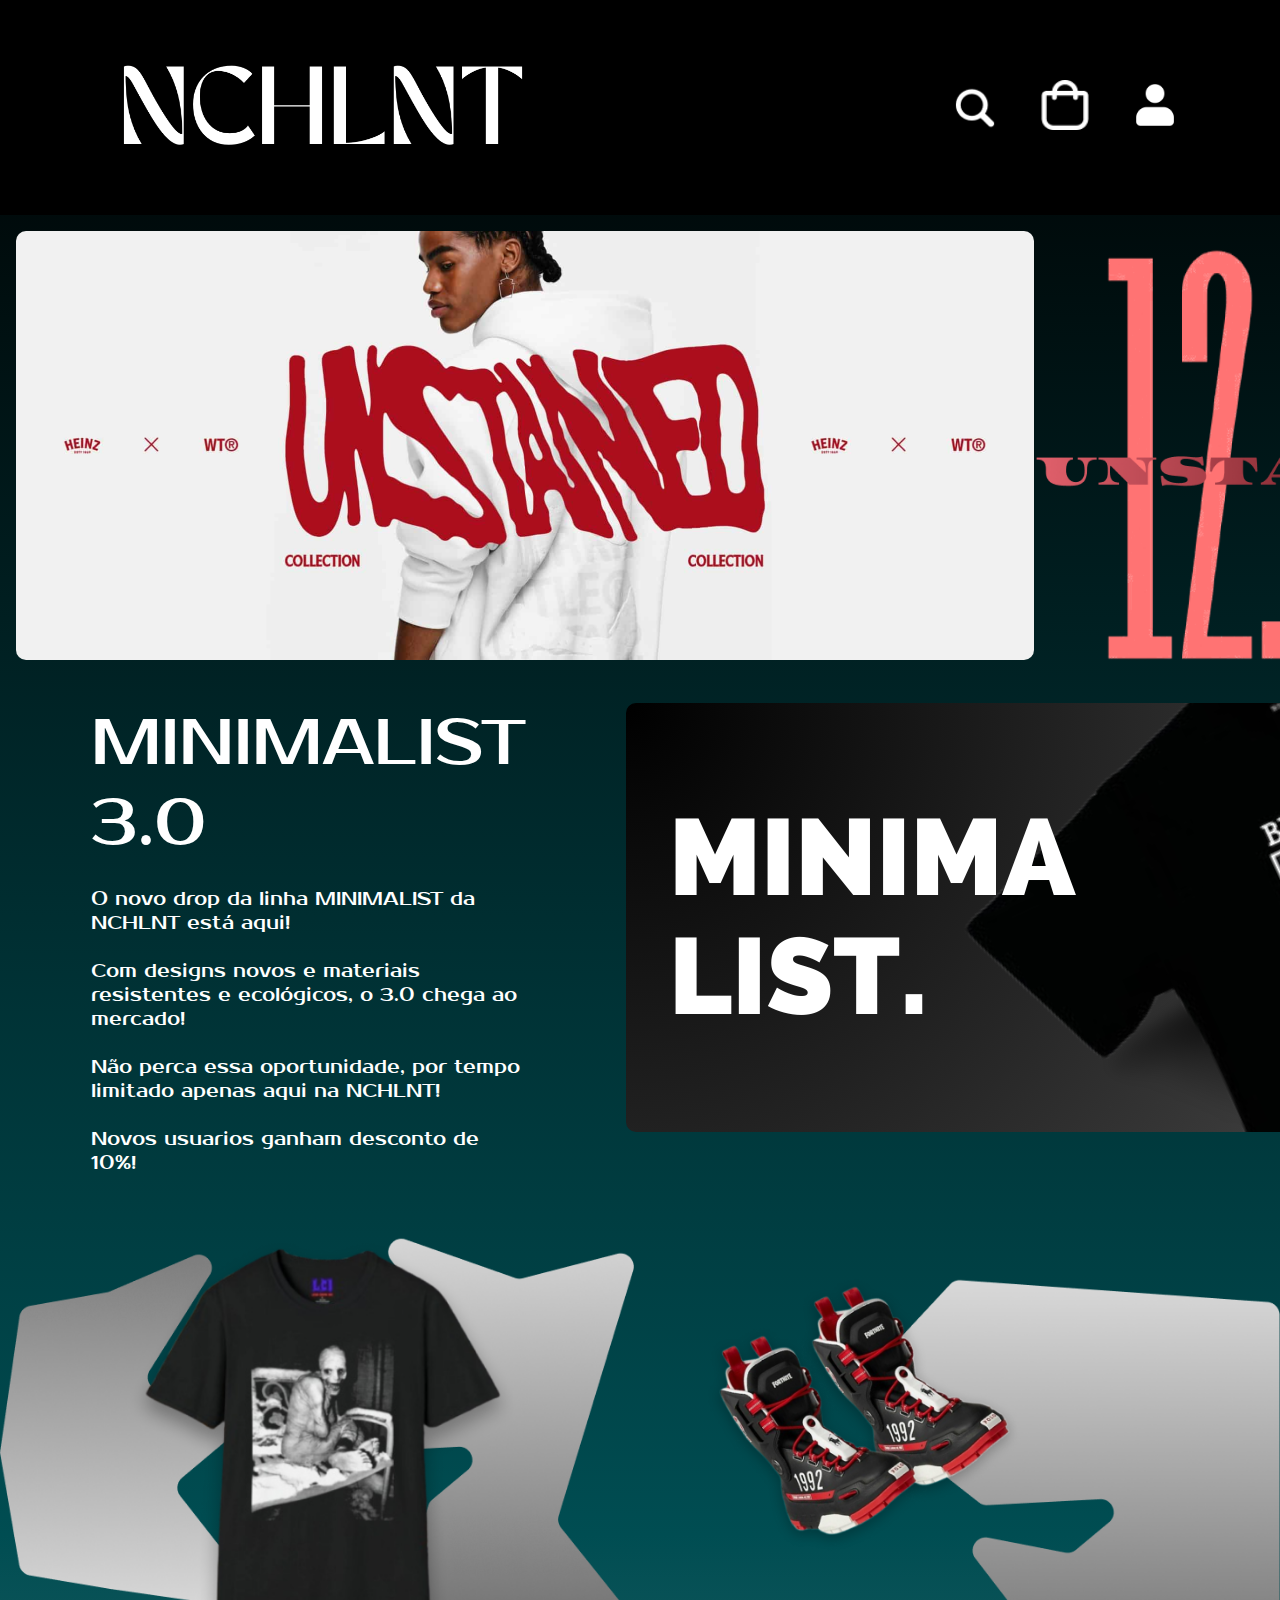
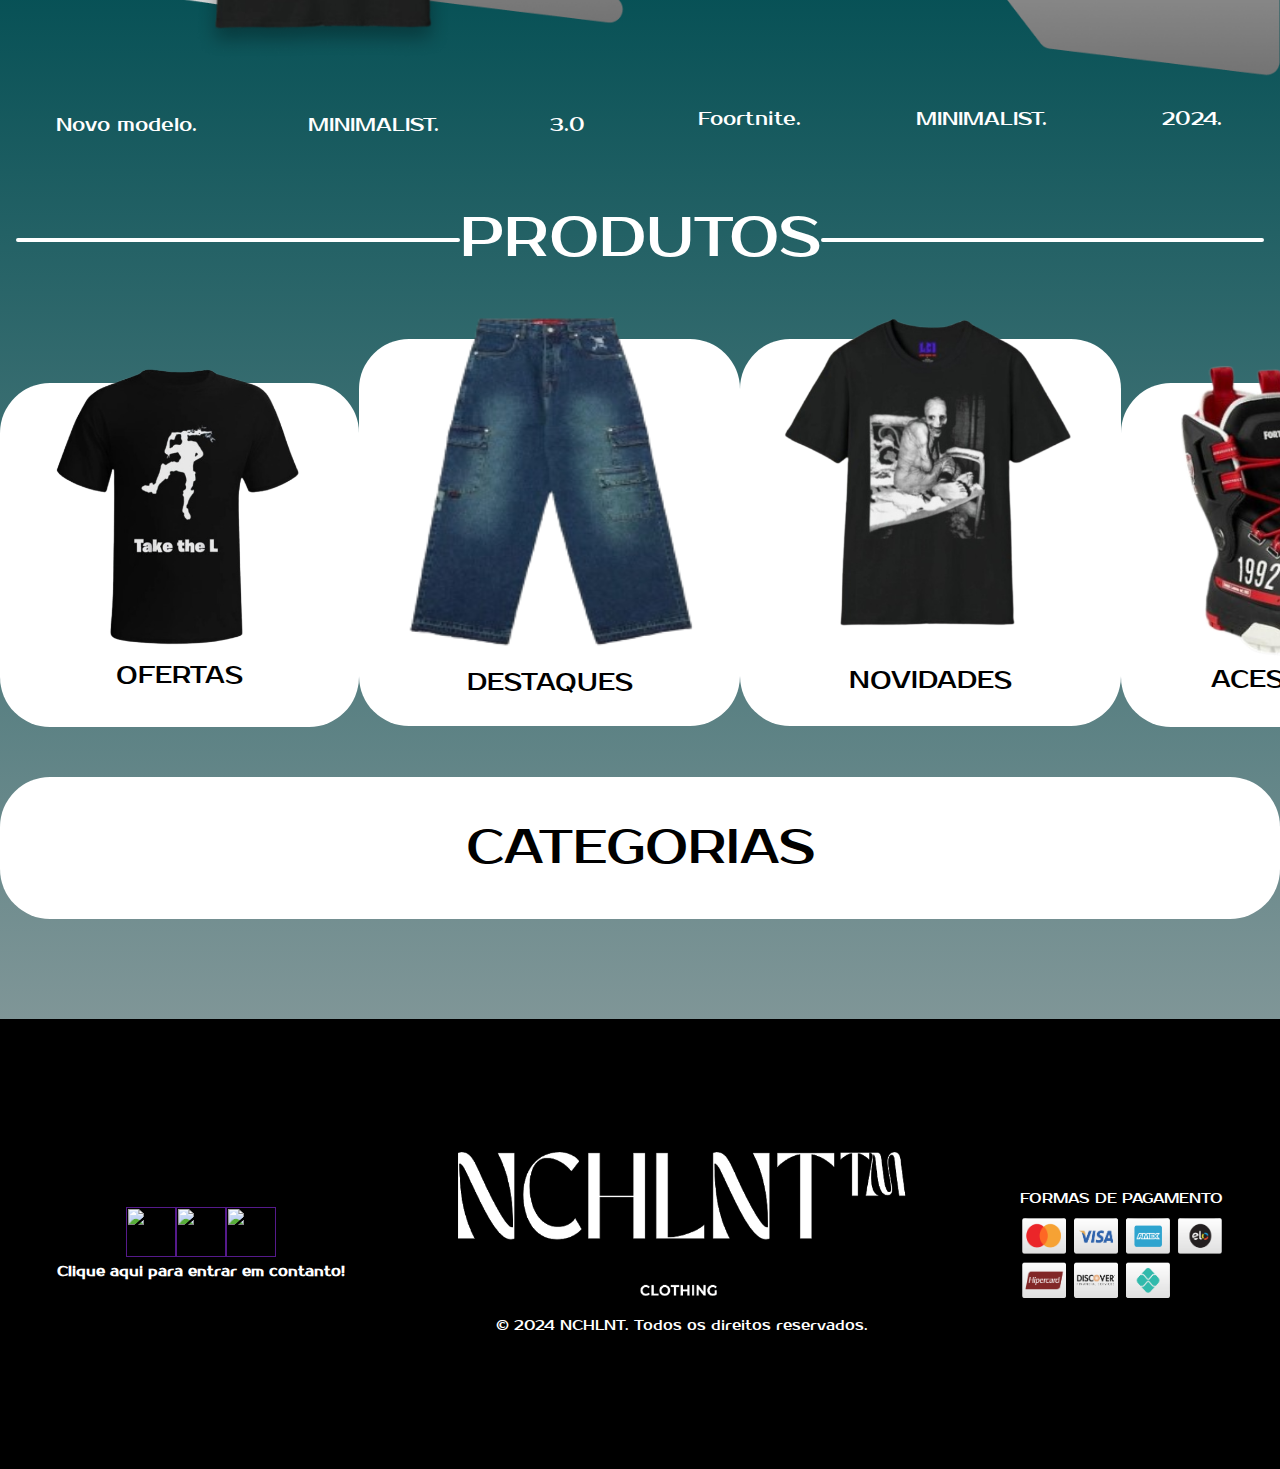
==== index.html @ d6ef5573 "." ====
<!DOCTYPE html>
<html lang="pt-br">
<head>
    <meta charset="UTF-8">
    <meta name="viewport" content="width=device-width, initial-scale=1.0">
    <link rel="stylesheet" href="css/header.css">
    <link rel="stylesheet" href="css/base.css">
    <link rel="stylesheet" href="css/inicio.css">
    <link rel="stylesheet" href="css/demo.css">
    <link rel="stylesheet" href="css/produtosInicio.css">
    <link rel="stylesheet" href="css/rodape.css">
    
    <title>NCHLNT</title>
</head>
<body>
    <header>
        <div class="container-nav">
            <div class="navbar">
                <div class="logo">
                    <a href="index.html"><img src="img/logo.png" alt=""></a>      
                </div>
                <div class="nav">        
                    <img src="img/lupa.png" alt="">
                    <a href="sacola.html"><img src="img/sacola.png" alt=""></a>
                    <a href="login.html"><img src="img/pessoa.png" alt=""></a>
                </div>
            </div>
        </div>
    </header>

    <section class="inicio">
            <div class="container">
                <div class="banner">
                    <a href=""><img src="img/banner1.png" alt=""></a>  
                </div>
                <div class="bannerTitle">
                    <img src="img/bannerTitle.png" alt="">
                </div>
            </div>
            <div class="container">
                <div class="texto">
                    <p class="bannerTitle2">MINIMALIST 3.0
                    </p>

                    <p class="subTitle2">
                        <br>
                        O novo drop da linha MINIMALIST da NCHLNT está aqui!
                        <br><br>
                        Com designs novos e materiais resistentes e ecológicos, o 3.0 chega ao mercado!
                        <br><br>
                        Não perca essa oportunidade, por tempo limitado apenas aqui na NCHLNT!
                        <br><br>
                        Novos usuarios ganham desconto de 10%!
                    </p>
                </div>
            
                <div class="banner2">
                    <a href=""><img src="img/minimalist 1.png" alt=""></a>  
                </div>
            </div>
        
    </section>

    <section class="demo">
        <div class="containerCamisa">
            <div class="camisa">
                <img src="img/camisa.png" alt="camisa">
            </div>
            <div class="subTitleProdutos">
                <p class="subTitle2">Novo modelo.</p>
                <p class="subTitle2">MINIMALIST.</p>
                <p class="subTitle2">3.0</p>
            </div>
        </div>

        <div class="containerTenis">
            <div class="tenis">
                <img src="img/tenis.png" alt="tenis">
            </div>
            <div class="subTitleProdutos">
                <p class="subTitle2">Foortnite.</p>
                <p class="subTitle2">MINIMALIST.</p>
                <p class="subTitle2">2024.</p>
            </div>
        </div>
    </section>

    <section class="produtos">
        <div class="containerProdutos">
            <div class="linhaDivisoria"></div>
                <div class="titulo">
                    <p>
                        PRODUTOS
                    </p>
                </div>
            <div class="linhaDivisoria"></div>
        </div>
        <div class="containerOpcao">
                <a href=""><div class="escolha">
                    <img src="img/camisa2.png" alt="camisa">
                    <p class="subTitleOpcao">OFERTAS</p>
                </div>
                </a>
                <a href=""><div class="escolha2">
                    <img src="img/calca.png" alt="camisa">
                    <p class="subTitleOpcao">DESTAQUES</p>
                </div>
                </a>
                <a href=""><div class="escolha2">
                    <img src="img/camisa3.png" alt="camisa" style="margin-bottom: 20px;">
                    <p class="subTitleOpcao">NOVIDADES</p>
                </div>
                </a>
                <a href=""><div class="escolha">
                    <img src="img/tenis2.png" alt="camisa">
                    <p class="subTitleOpcao">ACESSÓRIOS</p>
                </div>
                </a>
        </div>

        <div class="containerOpcao">
            <a href="produtos.html">
            <div class="categoria">
                <a href="produtos.html"><p class="tituloProdutos">CATEGORIAS</p></a>
            </div>
            </a>
        </div>

        </div>
    </section>
    
    <section class="footer">
        <footer>
            <div class="rodape">
                <div class="divSocial">
                    <div class="redes">
                        <a href=""><img src="https://img.icons8.com/?size=40&id=19318&format=png&color=000000%20alt=" alt=""></a>
                        <a href=""><img src="https://img.icons8.com/?size=100&id=yGcWL8copNNQ&format=png&color=000000" alt=""></a>
                        <a href=""><img src="https://img.icons8.com/?size=40&id=Xy10Jcu1L2Su&format=png&color=000000" alt=""></a>
                    </div>
                    <a href="contato.html"><h2>Clique aqui para entrar em contanto!</h2></a>
                </div>
                
                <div class="logo-rodape">
                    <img src="img/logo2.png" alt="">
                    <p class="subtitulo-rodape" style="margin-top: 20px;">© 2024 NCHLNT. Todos os direitos reservados.</p>
                </div>

                <div class="payment">
                    <p class="subtitulo-rodape">FORMAS DE PAGAMENTO</p>
                    <img src="img/pagamento.png" alt="">
                </div>
            </div>
        </footer>
    </section>
</body>
</html>
---- css/header.css ----
header{
    display: flex;
    flex-direction: column;
    align-items: center;
}
.container-nav{
    width: 100%;
    max-width: 100%;
    height: 12,5rem;
    background-color:#000;
    margin: auto;
}
.navbar{
    flex: 1;
    width: 100%;
    padding: 3rem;
    display: flex;
    justify-content: space-between;
}
.container-nav .logo img{
    width: 25rem;
    height: 5rem;
    align-self: center;
    margin-top: 17px;
    margin-left: 75px;
}
.nav{
    flex: 1;
    width: 100%;
    padding: 2rem;
    display: flex;
    justify-content: stretch;
    align-items: center;
    justify-content: flex-end;
}
.nav img{
    width: 50px;
    height: 50px;
    margin-inline: 20px;
    -webkit-transform: translateY(0);
    -moz-transform: translateY(0);
    -ms-transform: translateY(0);
    -o-transform: translateY(0);
    transform: translateY(0);
    -webkit-transition: 0.5s;
    -o-transition: 0.5s;
    -moz-transition: 0.5s;
    transition: 0.5s;
}
.nav img:hover{
    -webkit-transform: translateY(-8px);
    -moz-transform: translateY(-8px);
    -ms-transform: translateY(-8px);
    -o-transform: translateY(-8px);
    transform: translateY(-8px);
}
@media (max-width: 600px) {
    .nav{
        justify-content: center;
    }
    .container-nav {
    height: auto;
    padding: 1rem;
    }
    
    .navbar {
    flex-direction: column;
    align-items: center;
    padding: 1rem 0;
    }
    
    .container-nav .logo img {
    width: 15rem;
    height: auto;
    margin: 0;
    }
    
    .nav img {
    justify-content: center;
    width: 30px;
    height: 30px;
    margin: 10px;
    }
}
---- css/base.css ----
@import url('https://fonts.googleapis.com/css2?family=Prosto+One&display=swap');

*{
    margin:0;
    padding: 0;
    box-sizing: border-box;
    list-style: none;
    text-decoration:none;

}
html {
    min-height: 100%;
    font-family: "Prosto One", sans-serif;
    font-weight: 400;
    font-style: normal;
}

body {
    background: linear-gradient(#000,#004D52,#B4B4B4);
}
---- css/inicio.css ----
.container{
    display: flex;
    max-width: 116rem;
    margin: auto;
    padding: 1rem;
    justify-content: space-around;
    flex-direction: row;
}
.banner{
    width: 1018px;
    height: 429px;
}
.banner img{
    border-radius: 10px;
}
.bannerTitle img{
    width: 500px;
    height: 435px;
}

.container2{
    display: flex;
    max-width: 116rem;
    margin: auto;
    padding: 1rem;
    justify-content: space-around;
    flex-direction: row;
}
.banner2{
    width: 1018px;
    height: 429px;
    margin-right: 75px;
}
.texto{
    display: flex;
    flex-direction: column;
    margin-left: 75px;
    margin-right: 100px;
}
.bannerTitle2{
    color: white;
    font-size: 4rem;
}
.banner2 img{
    border-radius: 10px;
}
.subTitle2{
    font-size: 1.2rem;
    color: white;
}

@media (max-width: 600px) {
    .anuncios {
        display: flex;
        flex-direction: column;
        align-items: center;
        justify-content: center;
    }

    .container {
        display: flex;
        flex-direction: column;
        align-items: center; /* Centraliza verticalmente */
        justify-content: center; /* Centraliza horizontalmente */
        padding: 0;
        position: relative;
    }

    .banner {
        width: 90%;
        height: auto;
        display: flex;
        justify-content: center;
        align-items: center;
        margin: 0 auto;
    }

    .banner img {
        width: 90%;
        margin: 0 auto;
        margin-bottom: 100px;
        display: block;
    }

    .bannerTitle img {
        width: 70%;
        height: auto;
        display: block;
        margin: 0 auto;
    }

    .banner2 {
        width: 90%;
        height: auto;
        display: flex;
        justify-content: center;
        align-items: center;
        margin: 0 auto;
    }

    .banner2 img {
        width: 90%;
        margin: 0 auto;
        margin-bottom: 100px;
        display: block;
    }

    .bannerTitle2 {
        font-size: 1.5rem;
        text-align: center;
        margin-top: 20px;
    }

    .subTitle2 {
        font-size: 0.8rem;
        align-items: center;
        margin: 20px;
    }
}
---- css/demo.css ----
.demo{
    display: flex;
    flex-direction: row;
    align-items: center;
    justify-content: center;
    justify-content: space-around;
}
.containerCamisa{
    display: flex;
    flex-direction: column;
    justify-content: space-between;
}
.camisa img{
    width: 40rem;
}
.tenis img{
    width: 40rem;
    margin-bottom: 25px;
}
.subTitleProdutos{
    display: flex;
    flex-direction: row;
    justify-content: space-around;
    align-items: center;
}

@media (max-width: 600px) {
    .demo {
        display: flex;
        flex-direction: column;
        align-items: center;
        justify-content: center;
        margin: 0 auto; 
    }
    
    .camisa img,
    .tenis img {
        width: 70%;
        margin: 0 auto; 
        display: block; 
    }
    
    .subTitleProdutos {
        text-align: center; 
    }
}
---- css/produtosInicio.css ----
.containerProdutos{
    display: flex;
    max-width: 116rem;
    margin: auto;
    padding: 1rem;
    justify-content: space-around;
    flex-direction: row;
    margin-top: 50px;
}
.titulo{
    color: white;
    font-size: 3.5rem;
}
.linhaDivisoria{
    border: 2px solid #fff;
    width: 600px;
    border-radius: 20px;  
    height: 0;
    margin-top: 35px;
}
.escolha{
    display: flex;
    flex-direction: column;
    height: 344px;
    width: 359px;
    background-color: #fff;
    border-radius: 50px;
    margin-top: 44px;
    justify-content: center;
    align-items: center;
    -webkit-transform: translateY(0);
    -moz-transform: translateY(0);
    -ms-transform: translateY(0);
    -o-transform: translateY(0);
    transform: translateY(0);
    -webkit-transition: 0.5s;
    -o-transition: 0.5s;
    -moz-transition: 0.5s;
    transition: 0.5s;
}
.escolha2{
    display: flex;
    flex-direction: column;
    height: 387px;
    width: 381px;
    background-color: #fff;
    border-radius: 50px;
    justify-content: center;
    align-items: center;
    -webkit-transform: translateY(0);
    -moz-transform: translateY(0);
    -ms-transform: translateY(0);
    -o-transform: translateY(0);
    transform: translateY(0);
    -webkit-transition: 0.5s;
    -o-transition: 0.5s;
    -moz-transition: 0.5s;
    transition: 0.5s;
}
.containerOpcao{
    display: flex;
    max-width: 116rem;
    margin: auto;
    justify-content: space-evenly;
    flex-direction: row;
    margin-top: 50px;
}

.escolha img{
    width: 250px;
    height: 300px;
}

.escolha2 img{
    width: 300px;
    height: 350px;
}
.categoria{
    display: flex;
    height: 142px;
    width: 1715px;
    background-color: #fff;
    border-radius: 50px;
    align-items: center;
    justify-content: center;
    -webkit-transform: translateY(0);
    -moz-transform: translateY(0);
    -ms-transform: translateY(0);
    -o-transform: translateY(0);
    transform: translateY(0);
    -webkit-transition: 0.5s;
    -o-transition: 0.5s;
    -moz-transition: 0.5s;
    transition: 0.5s;
}
.tituloProdutos{
    color: #000;
    font-size: 3rem;
}
.subTitleOpcao{
    font-size: 1.5rem;
    color: #000;
    margin-bottom: 50px;
}

.escolha:hover{
    -webkit-transform: translateY(-8px);
    -moz-transform: translateY(-8px);
    -ms-transform: translateY(-8px);
    -o-transform: translateY(-8px);
    transform: translateY(-8px);
}

.escolha2:hover{
    -webkit-transform: translateY(-8px);
    -moz-transform: translateY(-8px);
    -ms-transform: translateY(-8px);
    -o-transform: translateY(-8px);
    transform: translateY(-8px);
}
.categoria:hover{
    -webkit-transform: translateY(-8px);
    -moz-transform: translateY(-8px);
    -ms-transform: translateY(-8px);
    -o-transform: translateY(-8px);
    transform: translateY(-8px);
}

@media (max-width: 600px) {
    .containerProdutos {
    flex-direction: column;
    align-items: center;
    margin-top: 20px;
    }
    
    .linhaDivisoria {
    width: 80%;
    }
    
    .escolha,
    .escolha2 {
    width: 90%;
    height: auto;
    margin-left:30px;
    margin: 10px auto;
    }
    
    .escolha img,
    .escolha2 img {
    width: 50%;
    height: auto;
    padding: 15px;
    }
    
    .containerOpcao {
    flex-direction: column;
    margin-top: 20px;
    }

    .categoria{
        display: flex;
        height: 142px;
        width: 75%;
        background-color: #fff;
        border-radius: 50px;
        align-items: center;
        justify-content: center;
        margin: 0 auto;
    }

    .tituloProdutos{
        color: #000;
        font-size: 2rem;
    }
}
---- css/rodape.css ----
* {
    box-sizing: border-box; 
}

footer {
    display: flex;
    flex-direction: row;
    align-items: center;
    width: 100%;
    min-width: 100%; 

}

.rodape {
    background-color: black;
    display: flex;
    width: 100%; 
    min-width: 100%; 
    height: 450px;
    justify-content: space-around;
    margin: 100px 0 0; 

}

.redes {
    display: flex;
    flex-direction: row;
    align-items: center;
    justify-content: center;
}

.redes img {
    width: 50px;
    height: 50px;
}

.divSocial {
    display: flex;
    flex-direction: column;
    justify-content: center;
}

.logo-rodape {
    display: flex;
    flex-direction: column;
    align-items: center;
    justify-content: center;
}

.logo-rodape img {
    width: 28rem;
    height: 9rem;
}

.titulo-rodape {
    color: #fff;
    font-size: 1.5rem;
}

.subtitulo-rodape {
    color: #fff;
    font-size: 0.85rem;
}

.payment {
    display: flex;
    flex-direction: column;
    align-items: center;
    justify-content: center;
}

.payment img {
    width: 200px;
    height: 80px;
    margin-top: 10px;
}

h2 {
    color: #fff;
    font-size: 0.9rem;
}

@media (max-width: 600px) {
    footer {
        flex-direction: row;
        align-items: center;    
        width: 100%;
    }
    
    .rodape {
        flex-direction: column;
        height: auto;
        min-height: 450px; 
        width: 100%; 
        min-width: 100%; 
        text-align: center;
        margin: 0; 
    }
    
    .redes img {
        width: 30px;
        height: 30px;
    }
    
    .logo-rodape img {
        width: 20rem;
        height: auto;
    }
    
    .payment img {
        width: 150px;
        height: auto;
    }
}
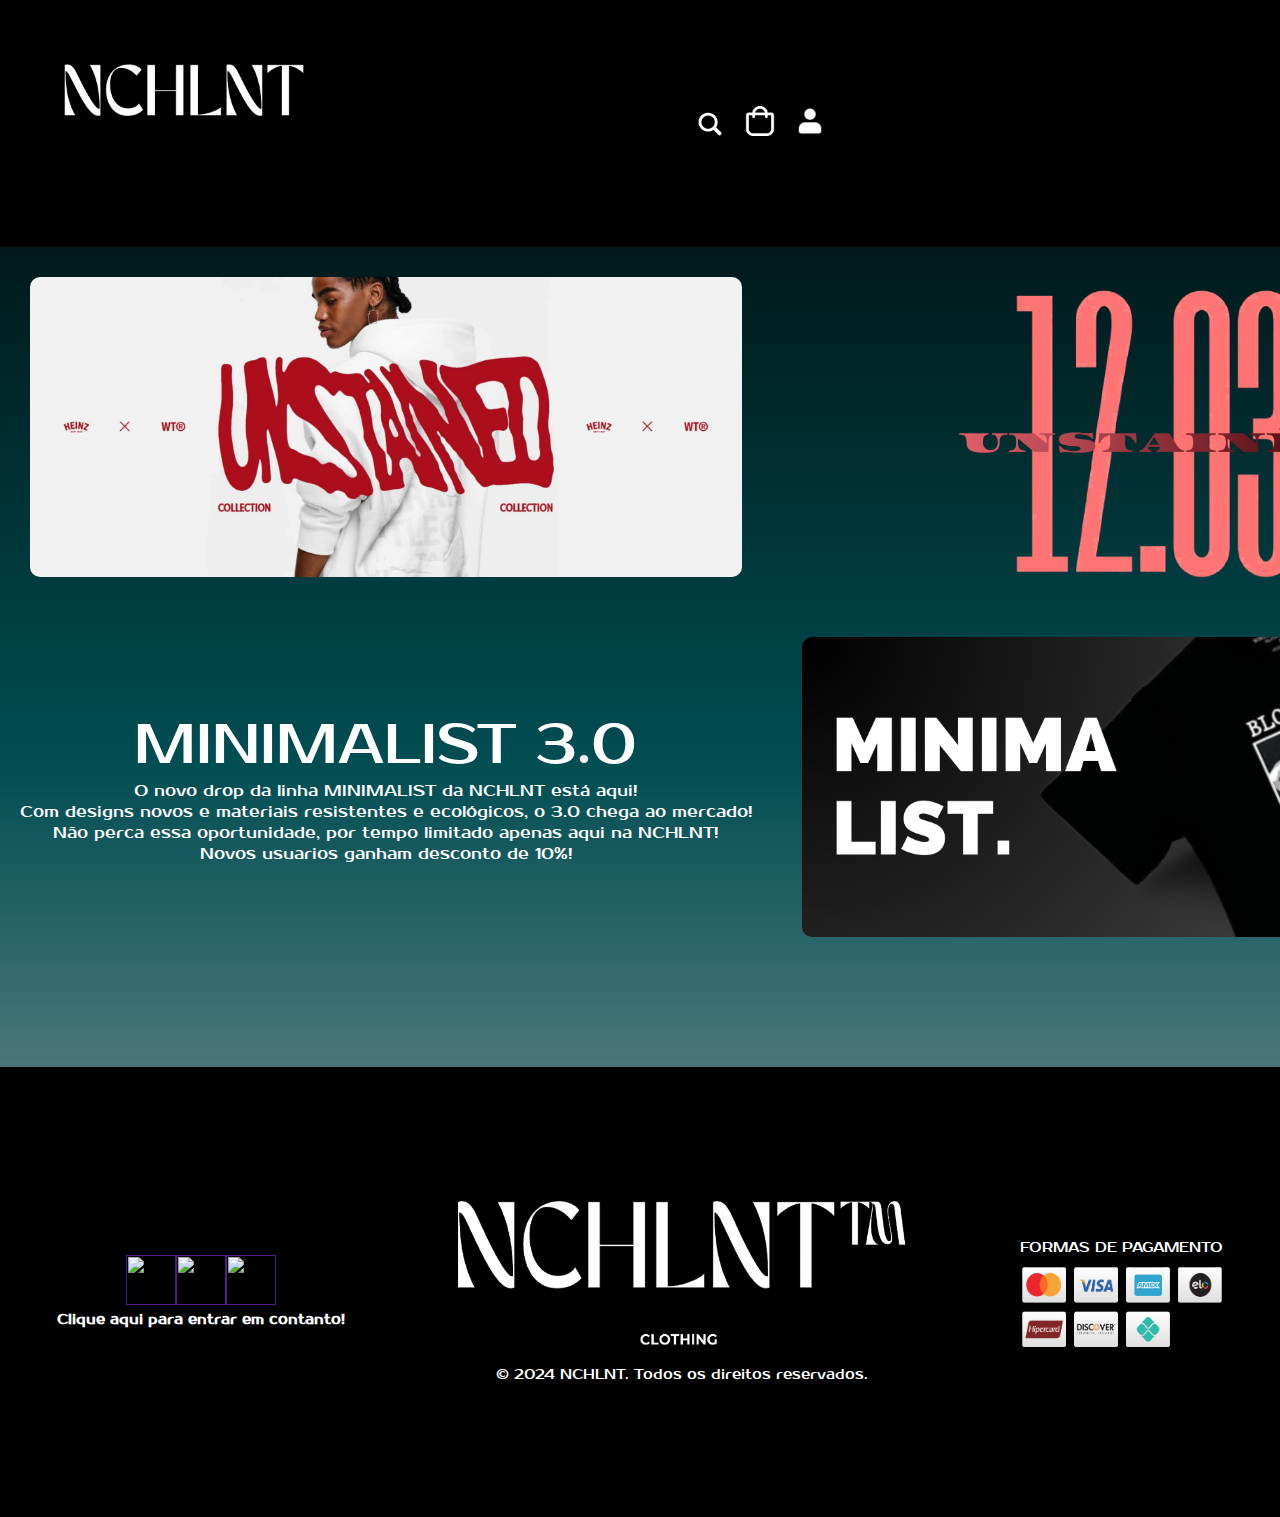
==== commit 67ba7cbd: "Co-authored-by: grubl <grubllindo@users.noreply.github.com>" ====
--- a/index.html
+++ b/index.html
@@ -29,106 +29,22 @@
     </header>
 
     <section class="inicio">
-            <div class="container">
-                <div class="banner">
-                    <a href=""><img src="img/banner1.png" alt=""></a>  
-                </div>
-                <div class="bannerTitle">
-                    <img src="img/bannerTitle.png" alt="">
-                </div>
+        <div class="grid-inicio">
+            <div class="image-container"><img src="img/banner1.png"></div>
+            <div class="image-container"><img src="img/bannerTitle.png"></div>
+            <div class="text-container">
+                <p class="title">MINIMALIST 3.0</p>
+                <p class="subtitle">O novo drop da linha MINIMALIST da NCHLNT está aqui!</p>
+                <p class="subtitle">Com designs novos e materiais resistentes e ecológicos, o 3.0 chega ao mercado!</p>
+                <p class="subtitle">Não perca essa oportunidade, por tempo limitado apenas aqui na NCHLNT!</p>
+                <p class="subtitle">Novos usuarios ganham desconto de 10%!</p>
             </div>
-            <div class="container">
-                <div class="texto">
-                    <p class="bannerTitle2">MINIMALIST 3.0
-                    </p>
-
-                    <p class="subTitle2">
-                        <br>
-                        O novo drop da linha MINIMALIST da NCHLNT está aqui!
-                        <br><br>
-                        Com designs novos e materiais resistentes e ecológicos, o 3.0 chega ao mercado!
-                        <br><br>
-                        Não perca essa oportunidade, por tempo limitado apenas aqui na NCHLNT!
-                        <br><br>
-                        Novos usuarios ganham desconto de 10%!
-                    </p>
-                </div>
-            
-                <div class="banner2">
-                    <a href=""><img src="img/minimalist 1.png" alt=""></a>  
-                </div>
-            </div>
-        
-    </section>
-
-    <section class="demo">
-        <div class="containerCamisa">
-            <div class="camisa">
-                <img src="img/camisa.png" alt="camisa">
-            </div>
-            <div class="subTitleProdutos">
-                <p class="subTitle2">Novo modelo.</p>
-                <p class="subTitle2">MINIMALIST.</p>
-                <p class="subTitle2">3.0</p>
-            </div>
-        </div>
-
-        <div class="containerTenis">
-            <div class="tenis">
-                <img src="img/tenis.png" alt="tenis">
-            </div>
-            <div class="subTitleProdutos">
-                <p class="subTitle2">Foortnite.</p>
-                <p class="subTitle2">MINIMALIST.</p>
-                <p class="subTitle2">2024.</p>
-            </div>
-        </div>
-    </section>
-
-    <section class="produtos">
-        <div class="containerProdutos">
-            <div class="linhaDivisoria"></div>
-                <div class="titulo">
-                    <p>
-                        PRODUTOS
-                    </p>
-                </div>
-            <div class="linhaDivisoria"></div>
-        </div>
-        <div class="containerOpcao">
-                <a href=""><div class="escolha">
-                    <img src="img/camisa2.png" alt="camisa">
-                    <p class="subTitleOpcao">OFERTAS</p>
-                </div>
-                </a>
-                <a href=""><div class="escolha2">
-                    <img src="img/calca.png" alt="camisa">
-                    <p class="subTitleOpcao">DESTAQUES</p>
-                </div>
-                </a>
-                <a href=""><div class="escolha2">
-                    <img src="img/camisa3.png" alt="camisa" style="margin-bottom: 20px;">
-                    <p class="subTitleOpcao">NOVIDADES</p>
-                </div>
-                </a>
-                <a href=""><div class="escolha">
-                    <img src="img/tenis2.png" alt="camisa">
-                    <p class="subTitleOpcao">ACESSÓRIOS</p>
-                </div>
-                </a>
-        </div>
-
-        <div class="containerOpcao">
-            <a href="produtos.html">
-            <div class="categoria">
-                <a href="produtos.html"><p class="tituloProdutos">CATEGORIAS</p></a>
-            </div>
-            </a>
-        </div>
-
+            <div class="image-container"><img src="img/minimalist 1.png" ></div>
         </div>
     </section>
     
+
+
     <section class="footer">
         <footer>
             <div class="rodape">
--- a/css/header.css
+++ b/css/header.css
@@ -81,4 +81,63 @@
     height: 30px;
     margin: 10px;
     }
+}
+@media (max-width: 900px) {
+    .nav{
+        justify-content: center;
+    }
+    .container-nav {
+    height: auto;
+    padding: 1rem;
+    }
+    
+    .navbar {
+    flex-direction: column;
+    align-items: center;
+    padding: 1rem 0;
+    }
+    
+    .container-nav .logo img {
+    width: 15rem;
+    height: auto;
+    margin: 0;
+    }
+    
+    .nav img {
+    justify-content: center;
+    width: 30px;
+    height: 30px;
+    margin: 10px;
+    }
+}
+@media (max-width: 1280px) {
+    .nav{
+        justify-content: center;
+    }
+
+    .container-nav {
+    height: auto;
+    padding: 1rem;
+    }
+    
+    .navbar {
+        flex: 1;
+        width: 100%;
+        padding: 3rem;
+        display: flex;
+        justify-content: space-between;
+    }
+    
+    .container-nav .logo img {
+    width: 15rem;
+    height: auto;
+    margin: 0;
+    }
+    
+    .nav img {
+    justify-content: center;
+    width: 30px;
+    height: 30px;
+    margin: 10px;
+    }
 }--- a/css/inicio.css
+++ b/css/inicio.css
@@ -1,119 +1,29 @@
-.container{
+.grid-inicio{
+    display: grid;
+    grid-template-columns: repeat(2, 1fr);
+}
+.image-container{
     display: flex;
-    max-width: 116rem;
-    margin: auto;
-    padding: 1rem;
-    justify-content: space-around;
-    flex-direction: row;
+    justify-content: center;
+    align-items: center;
+    margin: 30px;
 }
-.banner{
-    width: 1018px;
-    height: 429px;
+.image-container img{
+    width: auto;
+    height: 300px;
+    border-radius: 10px;"
 }
-.banner img{
-    border-radius: 10px;
-}
-.bannerTitle img{
-    width: 500px;
-    height: 435px;
-}
-
-.container2{
-    display: flex;
-    max-width: 116rem;
-    margin: auto;
-    padding: 1rem;
-    justify-content: space-around;
-    flex-direction: row;
-}
-.banner2{
-    width: 1018px;
-    height: 429px;
-    margin-right: 75px;
-}
-.texto{
+.text-container{
     display: flex;
     flex-direction: column;
-    margin-left: 75px;
-    margin-right: 100px;
+    justify-content: center;
+    align-items: center;
 }
-.bannerTitle2{
-    color: white;
-    font-size: 4rem;
-}
-.banner2 img{
-    border-radius: 10px;
-}
-.subTitle2{
-    font-size: 1.2rem;
+.title{
+    font-size: 3.5rem;
     color: white;
 }
-
-@media (max-width: 600px) {
-    .anuncios {
-        display: flex;
-        flex-direction: column;
-        align-items: center;
-        justify-content: center;
-    }
-
-    .container {
-        display: flex;
-        flex-direction: column;
-        align-items: center; /* Centraliza verticalmente */
-        justify-content: center; /* Centraliza horizontalmente */
-        padding: 0;
-        position: relative;
-    }
-
-    .banner {
-        width: 90%;
-        height: auto;
-        display: flex;
-        justify-content: center;
-        align-items: center;
-        margin: 0 auto;
-    }
-
-    .banner img {
-        width: 90%;
-        margin: 0 auto;
-        margin-bottom: 100px;
-        display: block;
-    }
-
-    .bannerTitle img {
-        width: 70%;
-        height: auto;
-        display: block;
-        margin: 0 auto;
-    }
-
-    .banner2 {
-        width: 90%;
-        height: auto;
-        display: flex;
-        justify-content: center;
-        align-items: center;
-        margin: 0 auto;
-    }
-
-    .banner2 img {
-        width: 90%;
-        margin: 0 auto;
-        margin-bottom: 100px;
-        display: block;
-    }
-
-    .bannerTitle2 {
-        font-size: 1.5rem;
-        text-align: center;
-        margin-top: 20px;
-    }
-
-    .subTitle2 {
-        font-size: 0.8rem;
-        align-items: center;
-        margin: 20px;
-    }
-}
+.subtitle{
+    font-size: 1rem;
+    color: white;
+}--- a/css/demo.css
+++ b/css/demo.css
@@ -44,3 +44,23 @@
         text-align: center; 
     }
 }
+@media (max-width: 900px) {
+    .demo {
+        display: flex;
+        flex-direction: column;
+        align-items: center;
+        justify-content: center;
+        margin: 0 auto; 
+    }
+    
+    .camisa img,
+    .tenis img {
+        width: 70%;
+        margin: 0 auto; 
+        display: block; 
+    }
+    
+    .subTitleProdutos {
+        text-align: center; 
+    }
+}
--- a/css/produtosInicio.css
+++ b/css/produtosInicio.css
@@ -139,7 +139,7 @@
     
     .escolha,
     .escolha2 {
-    width: 90%;
+    width: 80%;
     height: auto;
     margin-left:30px;
     margin: 10px auto;
@@ -173,6 +173,56 @@
         font-size: 2rem;
     }
 }
-
-
-
+@media (max-width: 900px) {
+    .containerProdutos {
+    flex-direction: column;
+    align-items: center;
+    margin-top: 20px;
+    }
+    
+    .linhaDivisoria {
+    width: 80%;
+    }
+    
+    .escolha,
+    .escolha2 {
+    width: 80%;
+    height: auto;
+    margin-left:30px;
+    margin: 10px auto;
+    }
+    
+    .escolha img,
+    .escolha2 img {
+    width: 50%;
+    height: auto;
+    padding: 15px;
+    }
+    
+    .containerOpcao {
+    flex-direction: column;
+    margin-top: 20px;
+    }
+
+    .categoria{
+        display: flex;
+        height: 142px;
+        width: 75%;
+        background-color: #fff;
+        border-radius: 50px;
+        align-items: center;
+        justify-content: center;
+        margin: 0 auto;
+    }
+
+    .tituloProdutos{
+        color: #000;
+        font-size: 2rem;
+    }
+}
+
+
+
+
+
+
--- a/css/rodape.css
+++ b/css/rodape.css
@@ -85,6 +85,7 @@
         flex-direction: row;
         align-items: center;    
         width: 100%;
+        margin-top: 50px;
     }
     
     .rodape {
@@ -112,3 +113,36 @@
         height: auto;
     }
 }
+@media (max-width: 900px) {
+    footer {
+        flex-direction: row;
+        align-items: center;    
+        width: 100%;
+        margin-top: 50px;
+    }
+    
+    .rodape {
+        flex-direction: column;
+        height: auto;
+        min-height: 450px; 
+        width: 100%; 
+        min-width: 100%; 
+        text-align: center;
+        margin: 0; 
+    }
+    
+    .redes img {
+        width: 30px;
+        height: 30px;
+    }
+    
+    .logo-rodape img {
+        width: 20rem;
+        height: auto;
+    }
+    
+    .payment img {
+        width: 150px;
+        height: auto;
+    }
+}
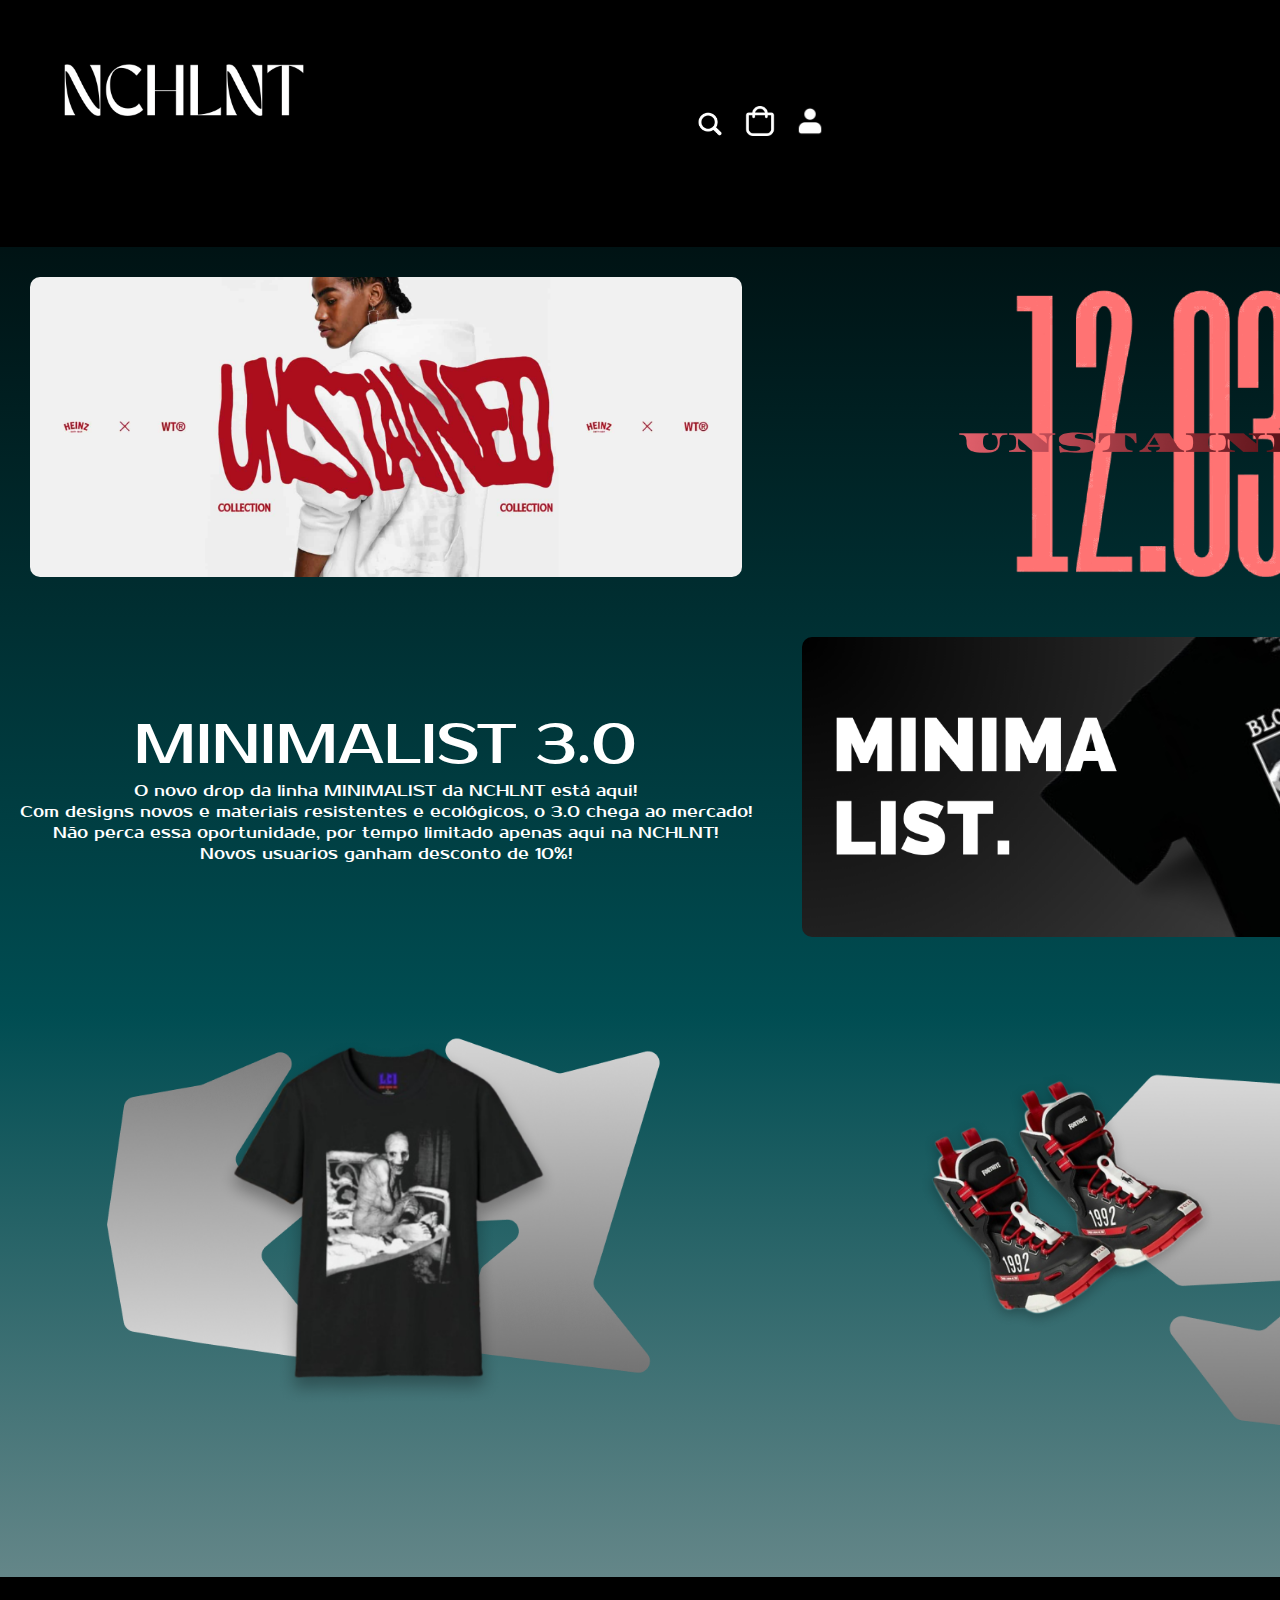
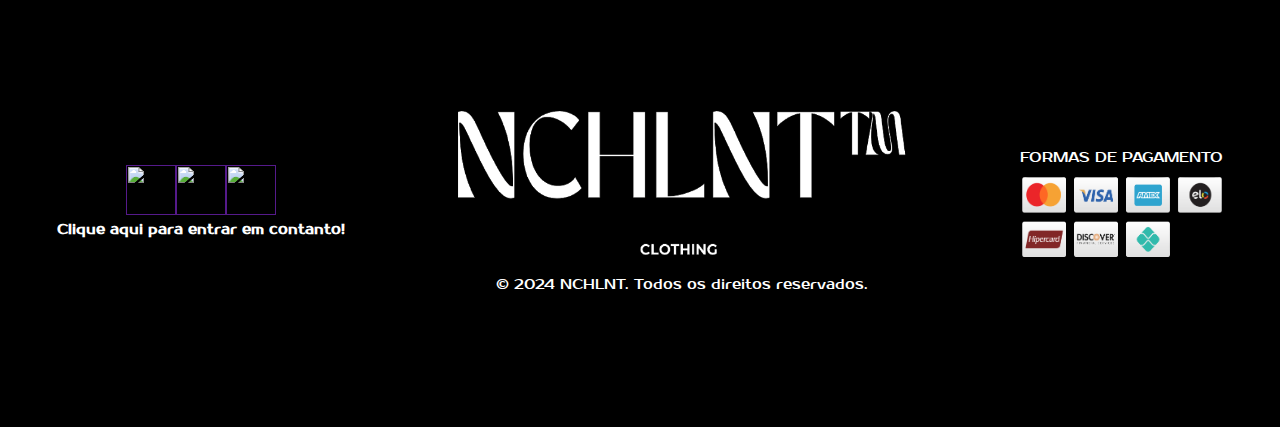
==== commit 8676dd33: "pp" ====
--- a/index.html
+++ b/index.html
@@ -40,10 +40,13 @@
                 <p class="subtitle">Novos usuarios ganham desconto de 10%!</p>
             </div>
             <div class="image-container"><img src="img/minimalist 1.png" ></div>
+
+            <div class="image-container2"><img src="img/camisa.png"></div>
+            <div class="image-container2"><img src="img/tenis.png"></div>
         </div>
     </section>
     
-
+    <section class=""></section>
 
     <section class="footer">
         <footer>
--- a/css/inicio.css
+++ b/css/inicio.css
@@ -2,7 +2,7 @@
     display: grid;
     grid-template-columns: repeat(2, 1fr);
 }
-.image-container{
+.image-container, .image-container2{
     display: flex;
     justify-content: center;
     align-items: center;
@@ -11,6 +11,11 @@
 .image-container img{
     width: auto;
     height: 300px;
+    border-radius: 10px;"
+}
+.image-container2 img{
+    width: auto;
+    height: 450px;
     border-radius: 10px;"
 }
 .text-container{
@@ -26,4 +31,4 @@
 .subtitle{
     font-size: 1rem;
     color: white;
-}+}
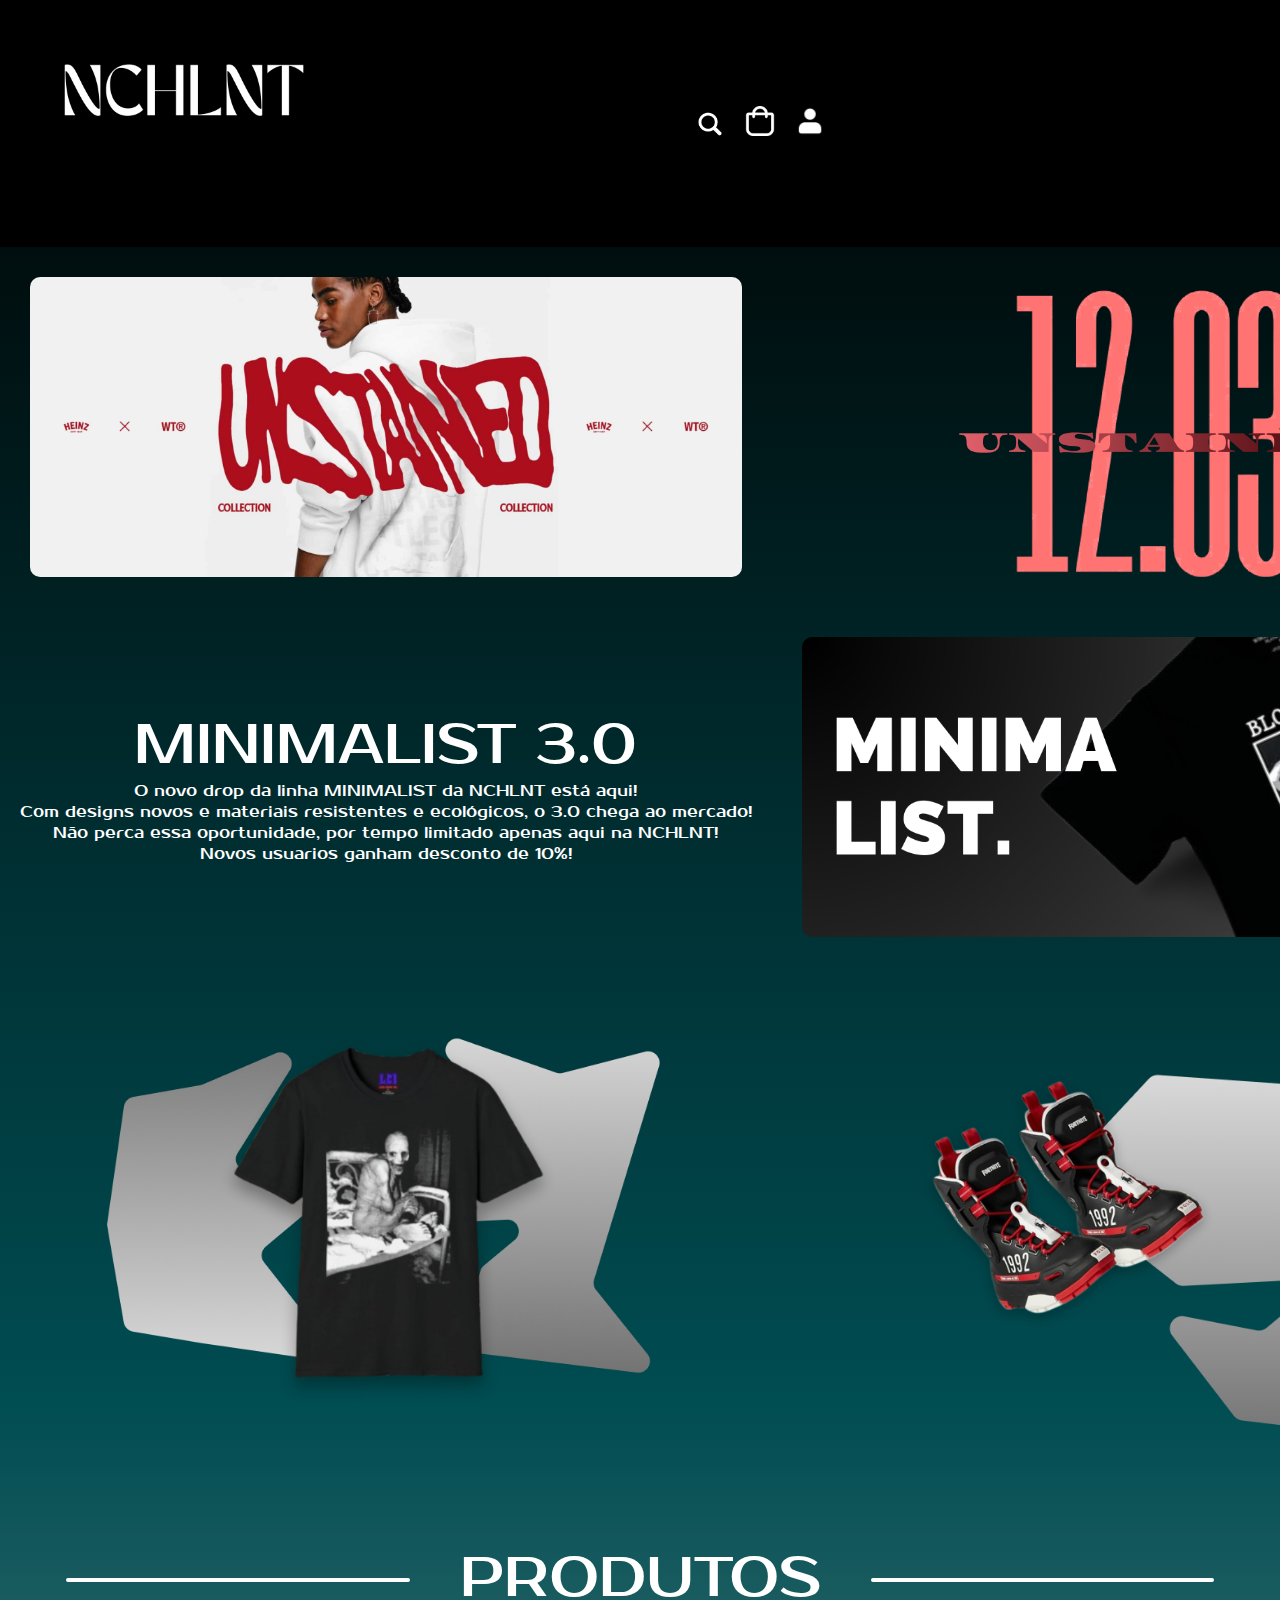
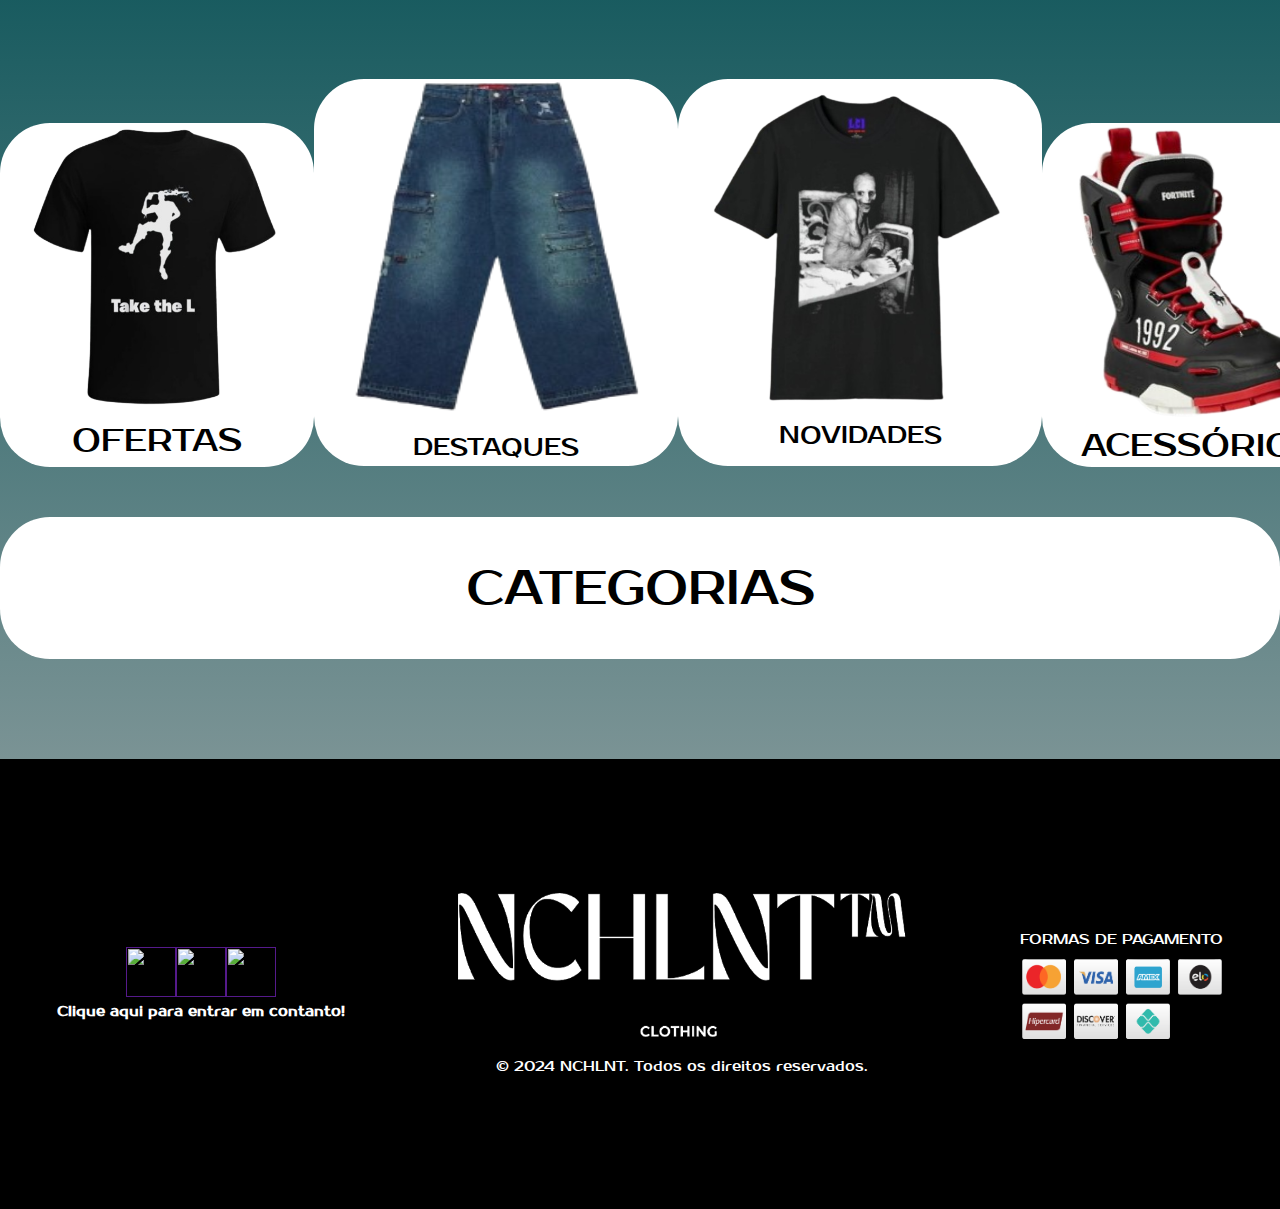
==== commit 75ab41af: "da" ====
--- a/index.html
+++ b/index.html
@@ -40,13 +40,35 @@
                 <p class="subtitle">Novos usuarios ganham desconto de 10%!</p>
             </div>
             <div class="image-container"><img src="img/minimalist 1.png" ></div>
-
             <div class="image-container2"><img src="img/camisa.png"></div>
             <div class="image-container2"><img src="img/tenis.png"></div>
         </div>
     </section>
     
-    <section class=""></section>
+    <section class="produtos-inicio">
+        
+        <div class="containerProdutos">
+            <div class="linhaDivisoria"></div>
+
+            <div class="titulo">
+                PRODUTOS
+            </div>
+
+            <div class="linhaDivisoria"></div>
+        </div>
+
+        <div class="containerOpcao">
+            <div class="escolha"><img src="img/camisa2.png" alt="">OFERTAS</div>
+            <div class="escolha2"><img src="img/calca.png" alt="">DESTAQUES</div>
+            <div class="escolha2"><img src="img/camisa3.png" alt="">NOVIDADES</div>
+            <div class="escolha"><img src="img/tenis2.png" alt="">ACESSÓRIOS</div>
+        </div>
+
+        <div class="containerOpcao">
+            <div class="categoria">CATEGORIAS</div>
+        </div>
+        
+    </section>
 
     <section class="footer">
         <footer>
--- a/css/inicio.css
+++ b/css/inicio.css
@@ -1,6 +1,6 @@
 .grid-inicio{
     display: grid;
-    grid-template-columns: repeat(2, 1fr);
+    grid-template-columns: repeat(2, 2fr);
 }
 .image-container, .image-container2{
     display: flex;
@@ -32,3 +32,39 @@
     font-size: 1rem;
     color: white;
 }
+@media (max-width: 600px) {
+    .grid-inicio{
+        display: grid;
+        grid-template-columns: repeat(1, 1fr);
+    }
+    .image-container, .image-container2{
+        display: flex;
+        justify-content: center;
+        align-items: center;
+        margin: 30px;
+    }
+    .image-container img{
+        width: auto;
+        height: 230px;
+        border-radius: 10px;
+    }
+    .image-container2 img{
+        width: auto;
+        height: 225px;
+        border-radius: 10px;"
+    }
+    .text-container{
+        display: flex;
+        flex-direction: column;
+        justify-content: center;
+        align-items: center;
+    }
+    .title{
+        font-size: 3rem;
+        color: white;
+    }
+    .subtitle{
+        font-size: 1rem;
+        color: white;
+    }
+}
--- a/css/produtosInicio.css
+++ b/css/produtosInicio.css
@@ -7,6 +7,12 @@
     flex-direction: row;
     margin-top: 50px;
 }
+.linha-produto{
+    display: flex;
+    flex-direction: row;
+    justify-content: center;
+}
+
 .titulo{
     color: white;
     font-size: 3.5rem;
@@ -17,7 +23,10 @@
     border-radius: 20px;  
     height: 0;
     margin-top: 35px;
-}
+    margin-inline: 50px;
+}
+
+
 .escolha{
     display: flex;
     flex-direction: column;
@@ -28,6 +37,8 @@
     margin-top: 44px;
     justify-content: center;
     align-items: center;
+    font-size: 2rem;
+    padding: 2rem;
     -webkit-transform: translateY(0);
     -moz-transform: translateY(0);
     -ms-transform: translateY(0);
@@ -47,6 +58,8 @@
     border-radius: 50px;
     justify-content: center;
     align-items: center;
+    font-size: 1.5rem;
+    padding: 2rem;
     -webkit-transform: translateY(0);
     -moz-transform: translateY(0);
     -ms-transform: translateY(0);
@@ -83,6 +96,7 @@
     border-radius: 50px;
     align-items: center;
     justify-content: center;
+    font-size: 3rem;
     -webkit-transform: translateY(0);
     -moz-transform: translateY(0);
     -ms-transform: translateY(0);
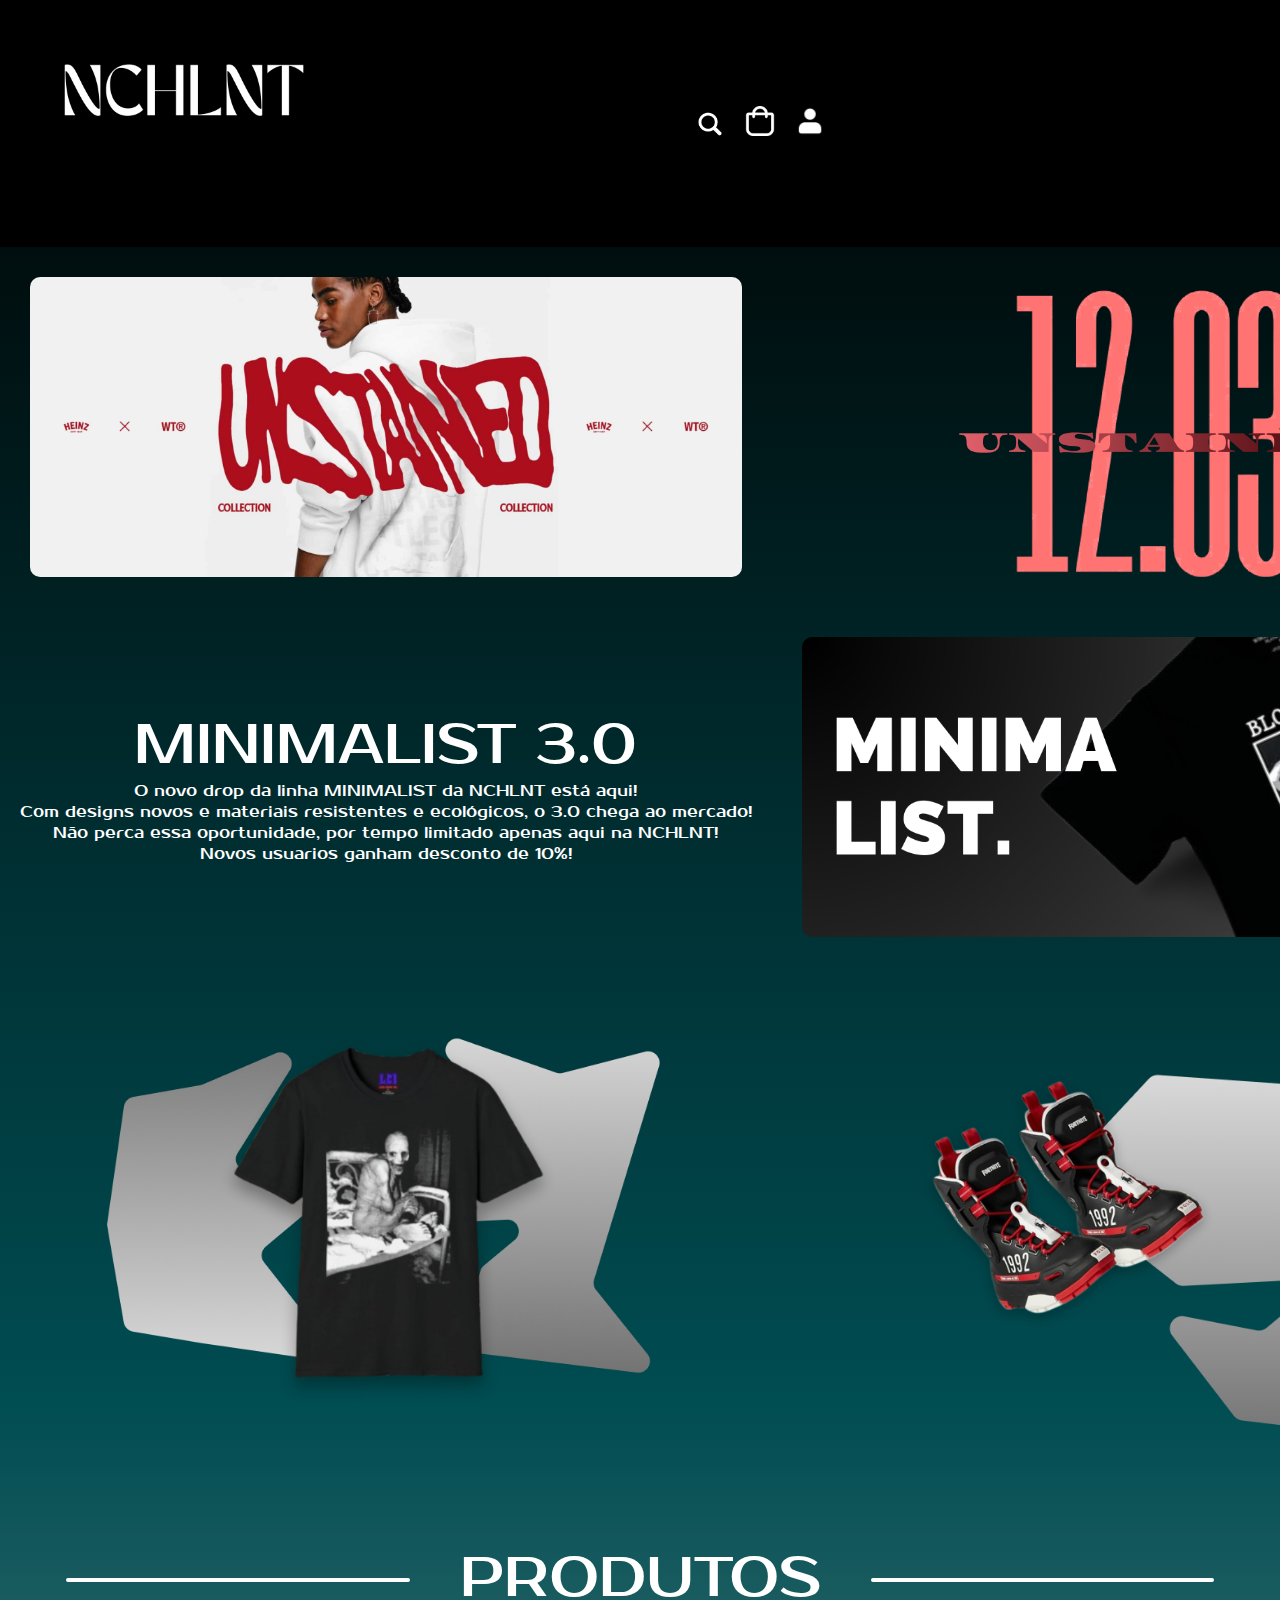
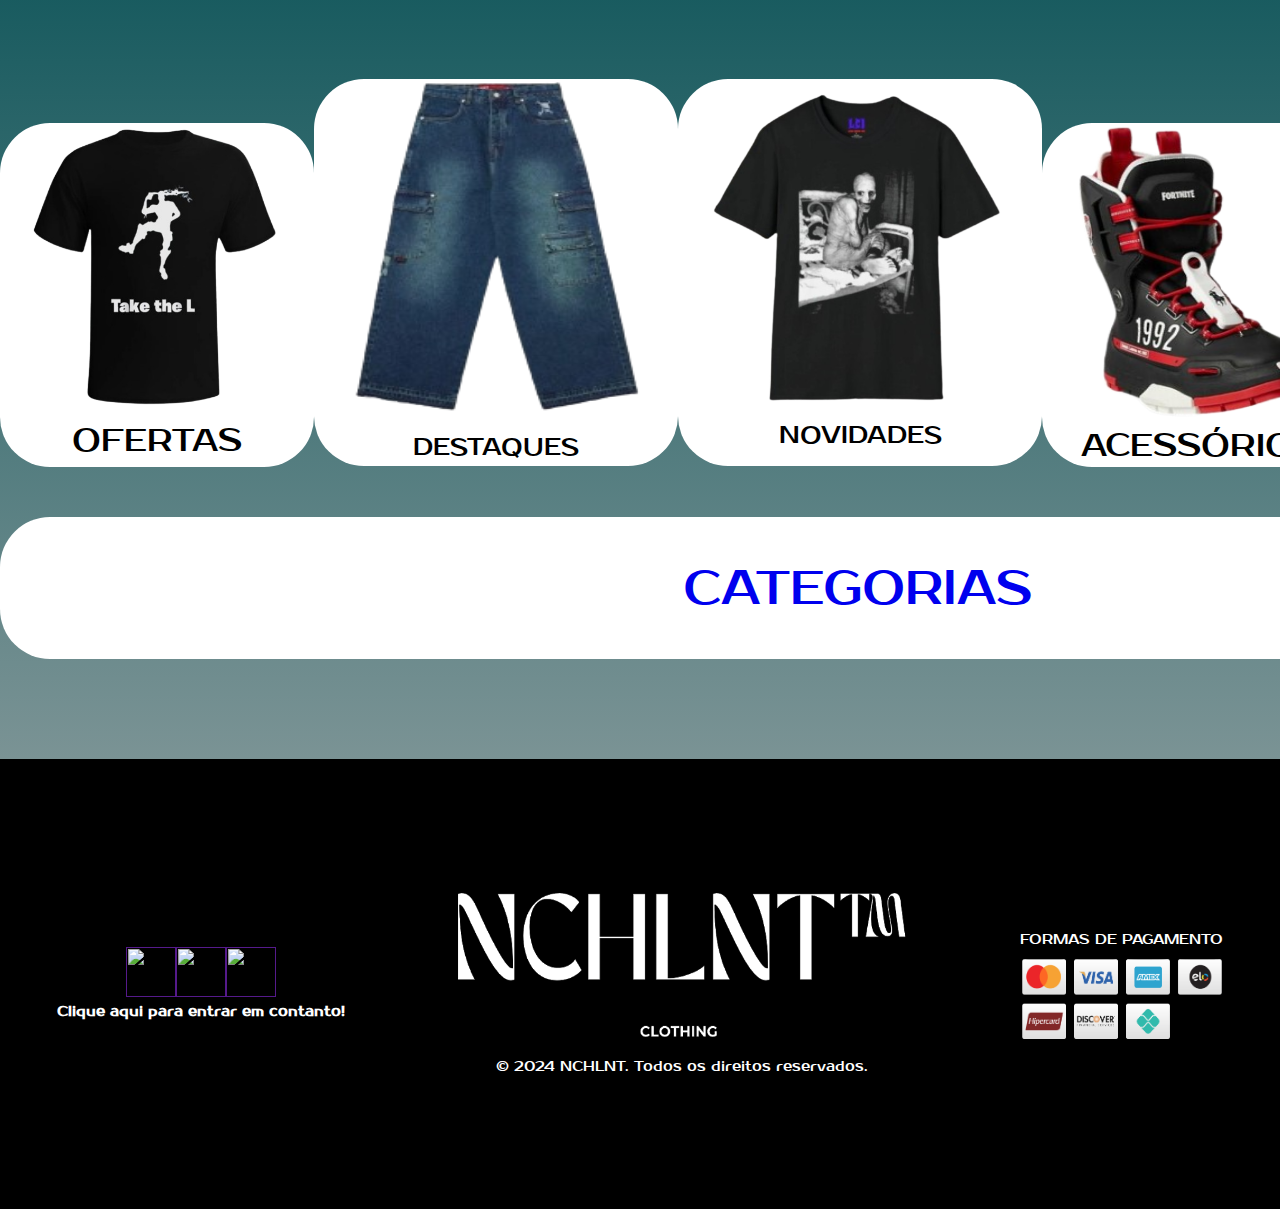
==== commit 69bd07fe: "ad" ====
--- a/index.html
+++ b/index.html
@@ -65,7 +65,7 @@
         </div>
 
         <div class="containerOpcao">
-            <div class="categoria">CATEGORIAS</div>
+            <a href="categorias.html"><div class="categoria">CATEGORIAS</div></a>
         </div>
         
     </section>
--- a/css/base.css
+++ b/css/base.css
@@ -6,7 +6,6 @@
     box-sizing: border-box;
     list-style: none;
     text-decoration:none;
-
 }
 html {
     min-height: 100%;
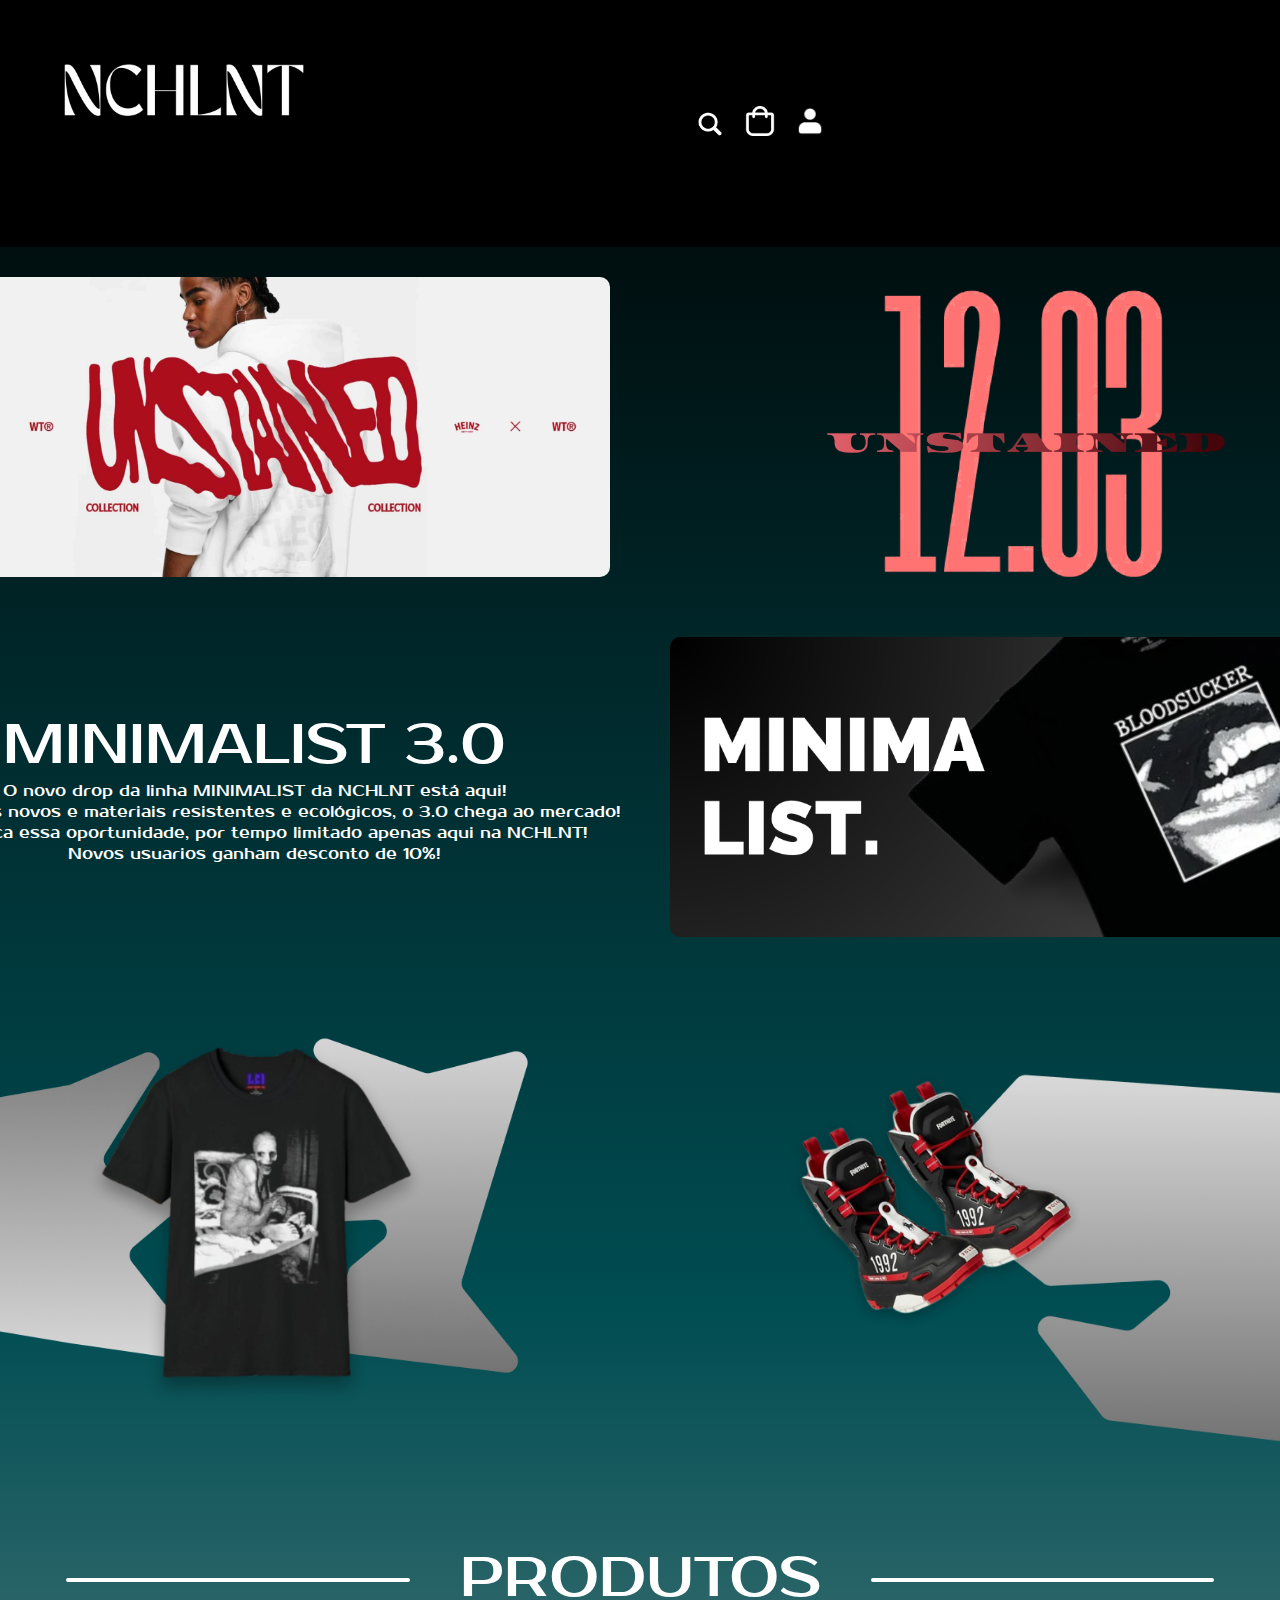
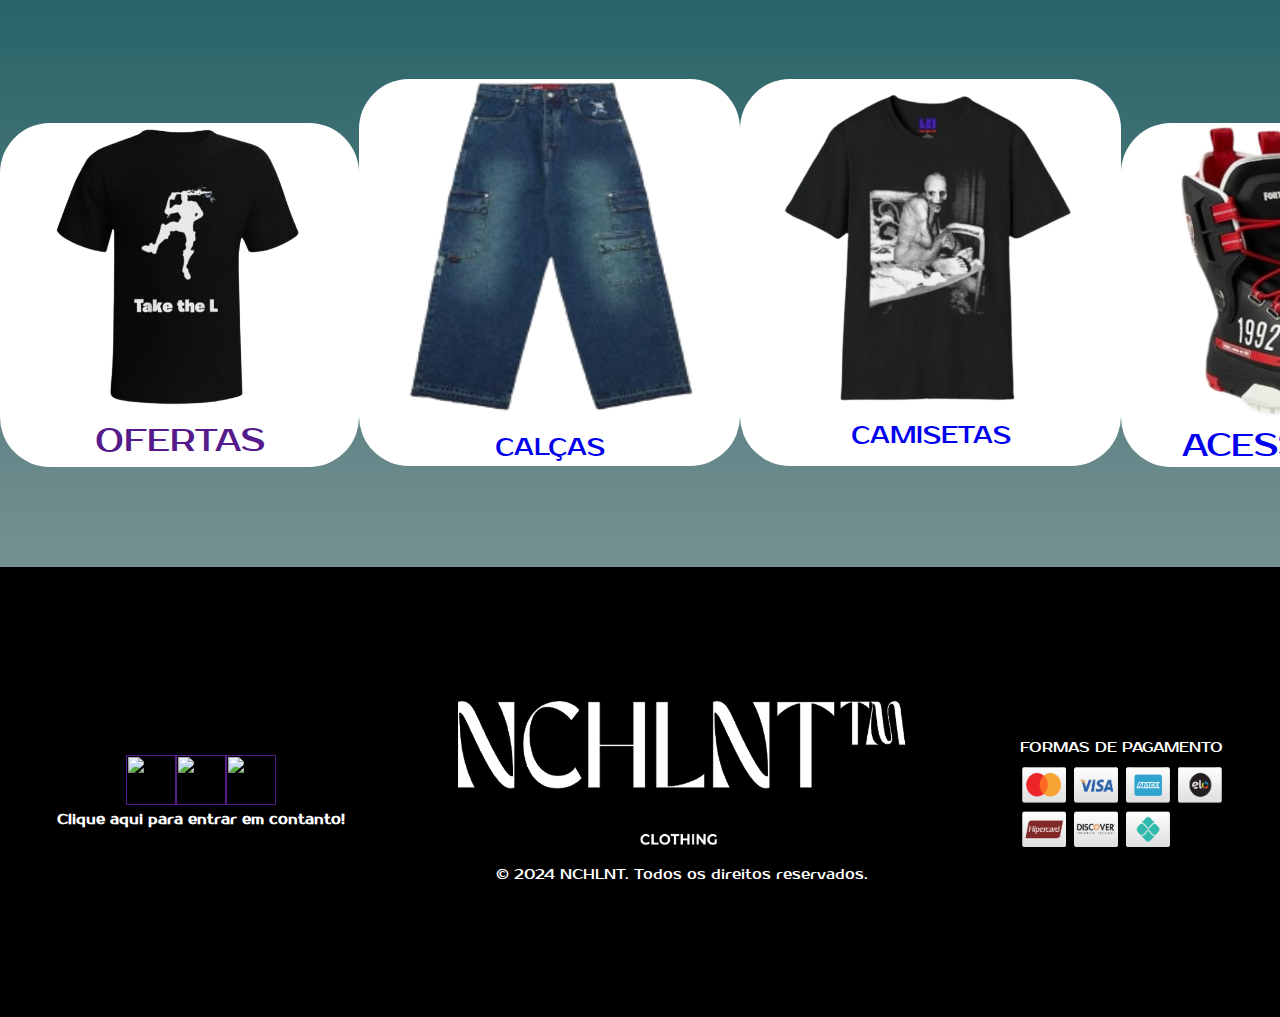
==== commit 5230f002: "comit" ====
--- a/index.html
+++ b/index.html
@@ -58,15 +58,13 @@
         </div>
 
         <div class="containerOpcao">
-            <div class="escolha"><img src="img/camisa2.png" alt="">OFERTAS</div>
-            <div class="escolha2"><img src="img/calca.png" alt="">DESTAQUES</div>
-            <div class="escolha2"><img src="img/camisa3.png" alt="">NOVIDADES</div>
-            <div class="escolha"><img src="img/tenis2.png" alt="">ACESSÓRIOS</div>
+            <a href=""><div class="escolha"><img src="img/camisa2.png" alt="">OFERTAS</div></a>
+            <a href="calca.html"><div class="escolha2"><img src="img/calca.png" alt="">CALÇAS</div></a>
+            <a href="camisetas.html"><div class="escolha2"><img src="img/camisa3.png" alt="">CAMISETAS</div></a>
+            <a href="acessorios.html"><div class="escolha"><img src="img/tenis2.png" alt="">ACESSÓRIOS</div></a>
         </div>
 
-        <div class="containerOpcao">
-            <a href="categorias.html"><div class="categoria">CATEGORIAS</div></a>
-        </div>
+        
         
     </section>
 
--- a/css/base.css
+++ b/css/base.css
@@ -12,8 +12,10 @@
     font-family: "Prosto One", sans-serif;
     font-weight: 400;
     font-style: normal;
+    text-decoration: none;
 }
 
 body {
     background: linear-gradient(#000,#004D52,#B4B4B4);
+    text-decoration: none;
 }
--- a/css/inicio.css
+++ b/css/inicio.css
@@ -1,6 +1,14 @@
+.inicio{
+    display: flex;
+    justify-content: center;
+    align-items: center; 
+    align-self: center;
+}
+
 .grid-inicio{
     display: grid;
     grid-template-columns: repeat(2, 2fr);
+    max-width: 1600px;
 }
 .image-container, .image-container2{
     display: flex;
@@ -58,6 +66,7 @@
         flex-direction: column;
         justify-content: center;
         align-items: center;
+        text-align: center;
     }
     .title{
         font-size: 3rem;
@@ -68,3 +77,41 @@
         color: white;
     }
 }
+
+@media (max-width: 900px) {
+    .grid-inicio{
+        display: grid;
+        grid-template-columns: repeat(1, 1fr);
+    }
+    .image-container, .image-container2{
+        display: flex;
+        justify-content: center;
+        align-items: center;
+        margin: 30px;
+    }
+    .image-container img{
+        width: auto;
+        height: 230px;
+        border-radius: 10px;
+    }
+    .image-container2 img{
+        width: auto;
+        height: 225px;
+        border-radius: 10px;"
+    }
+    .text-container{
+        display: flex;
+        flex-direction: column;
+        justify-content: center;
+        align-items: center;
+        text-align: center;
+    }
+    .title{
+        font-size: 3rem;
+        color: white;
+    }
+    .subtitle{
+        font-size: 1rem;
+        color: white;
+    }
+}
--- a/css/produtosInicio.css
+++ b/css/produtosInicio.css
@@ -16,6 +16,7 @@
 .titulo{
     color: white;
     font-size: 3.5rem;
+    text-decoration:none;
 }
 .linhaDivisoria{
     border: 2px solid #fff;
@@ -78,7 +79,14 @@
     flex-direction: row;
     margin-top: 50px;
 }
-
+.containerOpcao2{
+    display: flex;
+    max-width: 116rem;
+    margin: auto;
+    justify-content: space-evenly;
+    flex-direction: row;
+    margin-top: 50px;
+}
 .escolha img{
     width: 250px;
     height: 300px;
@@ -161,7 +169,7 @@
     
     .escolha img,
     .escolha2 img {
-    width: 50%;
+    width: 300px;
     height: auto;
     padding: 15px;
     }
@@ -169,6 +177,10 @@
     .containerOpcao {
     flex-direction: column;
     margin-top: 20px;
+    }
+    .containerOpcao2 {
+        flex-direction: column;
+        margin-top: 20px;
     }
 
     .categoria{
@@ -187,7 +199,9 @@
         font-size: 2rem;
     }
 }
-@media (max-width: 900px) {
+
+@media (max-width: 900px){
+
     .containerProdutos {
     flex-direction: column;
     align-items: center;
@@ -208,25 +222,29 @@
     
     .escolha img,
     .escolha2 img {
-    width: 50%;
+    width: 100%;
     height: auto;
     padding: 15px;
     }
     
     .containerOpcao {
-    flex-direction: column;
-    margin-top: 20px;
+    display: grid;
+    grid-template-columns: repeat(2,1fr);
+    }
+    .containerOpcao2 {
+        display: flex;
+        justify-content: center;
+        align-items: center;
     }
 
     .categoria{
         display: flex;
         height: 142px;
-        width: 75%;
+        width: 100%;
         background-color: #fff;
         border-radius: 50px;
         align-items: center;
         justify-content: center;
-        margin: 0 auto;
     }
 
     .tituloProdutos{
--- a/css/rodape.css
+++ b/css/rodape.css
@@ -8,7 +8,7 @@
     align-items: center;
     width: 100%;
     min-width: 100%; 
-
+    
 }
 
 .rodape {
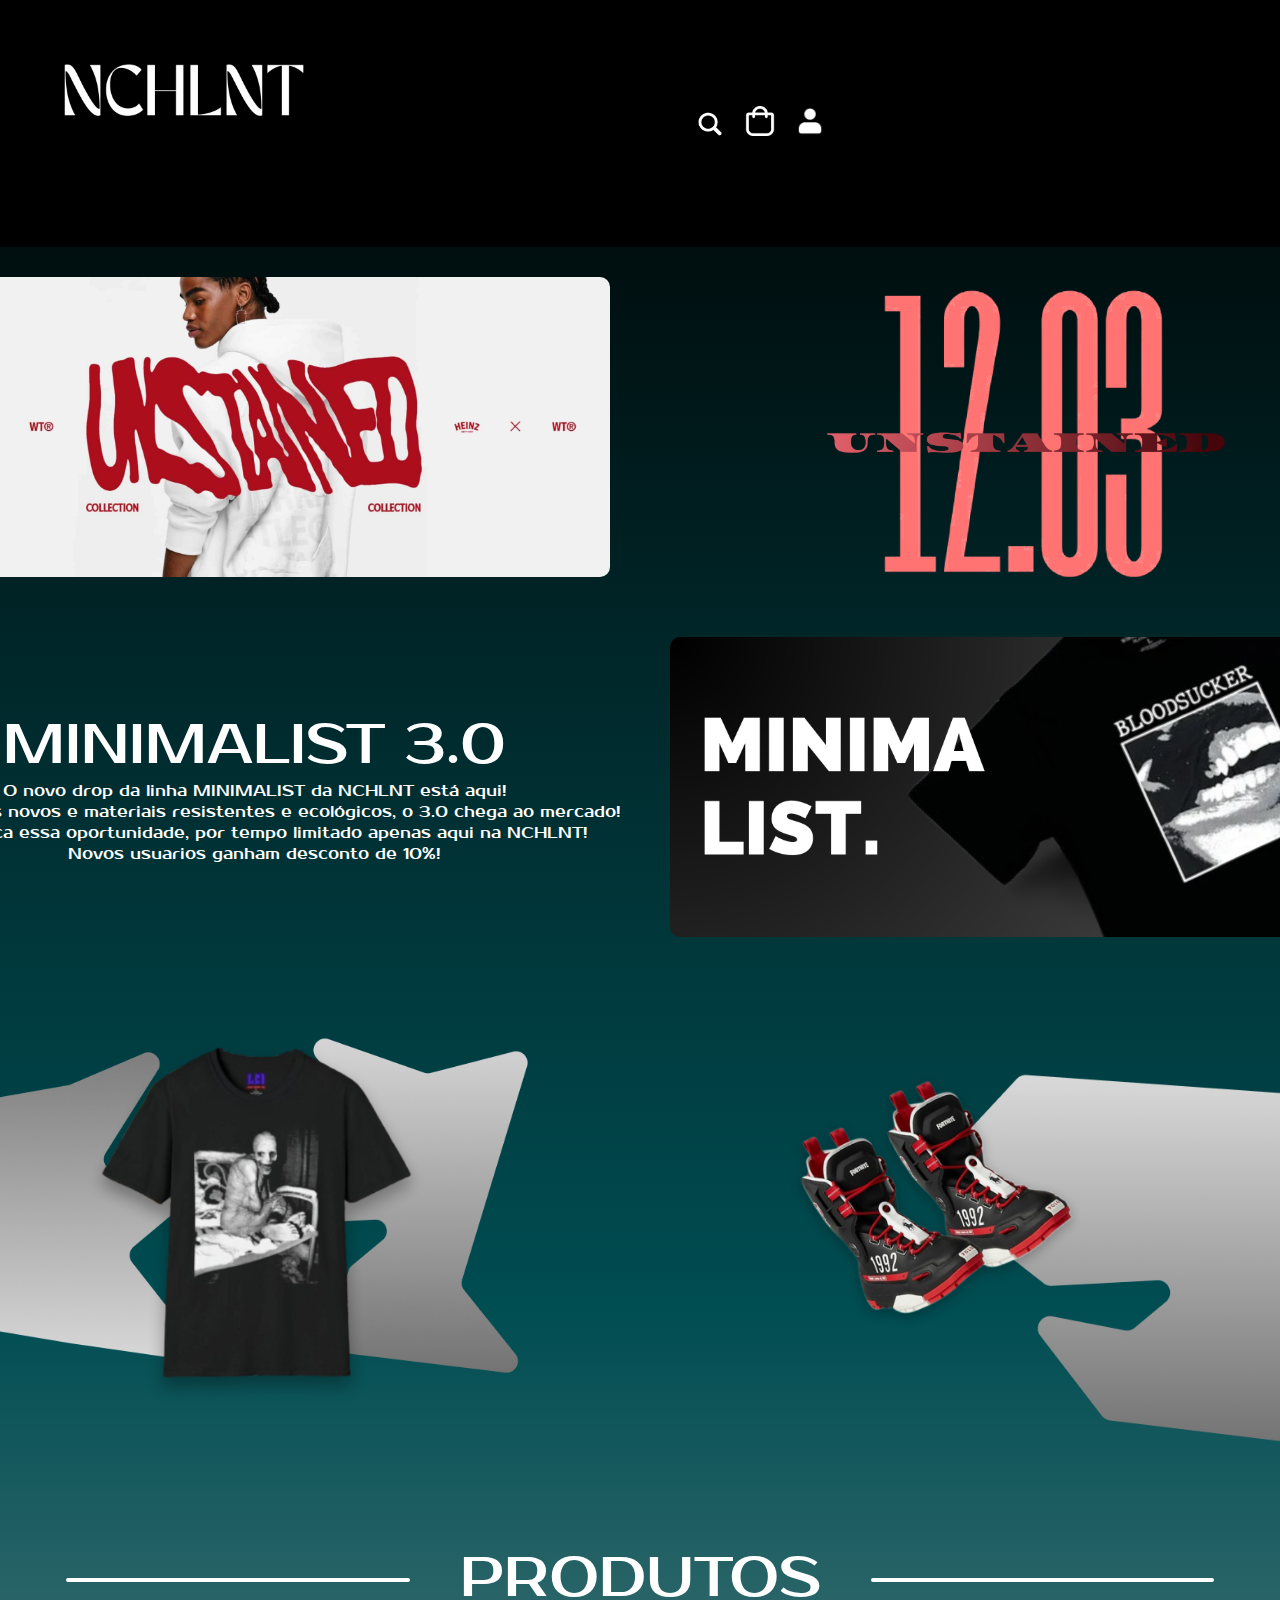
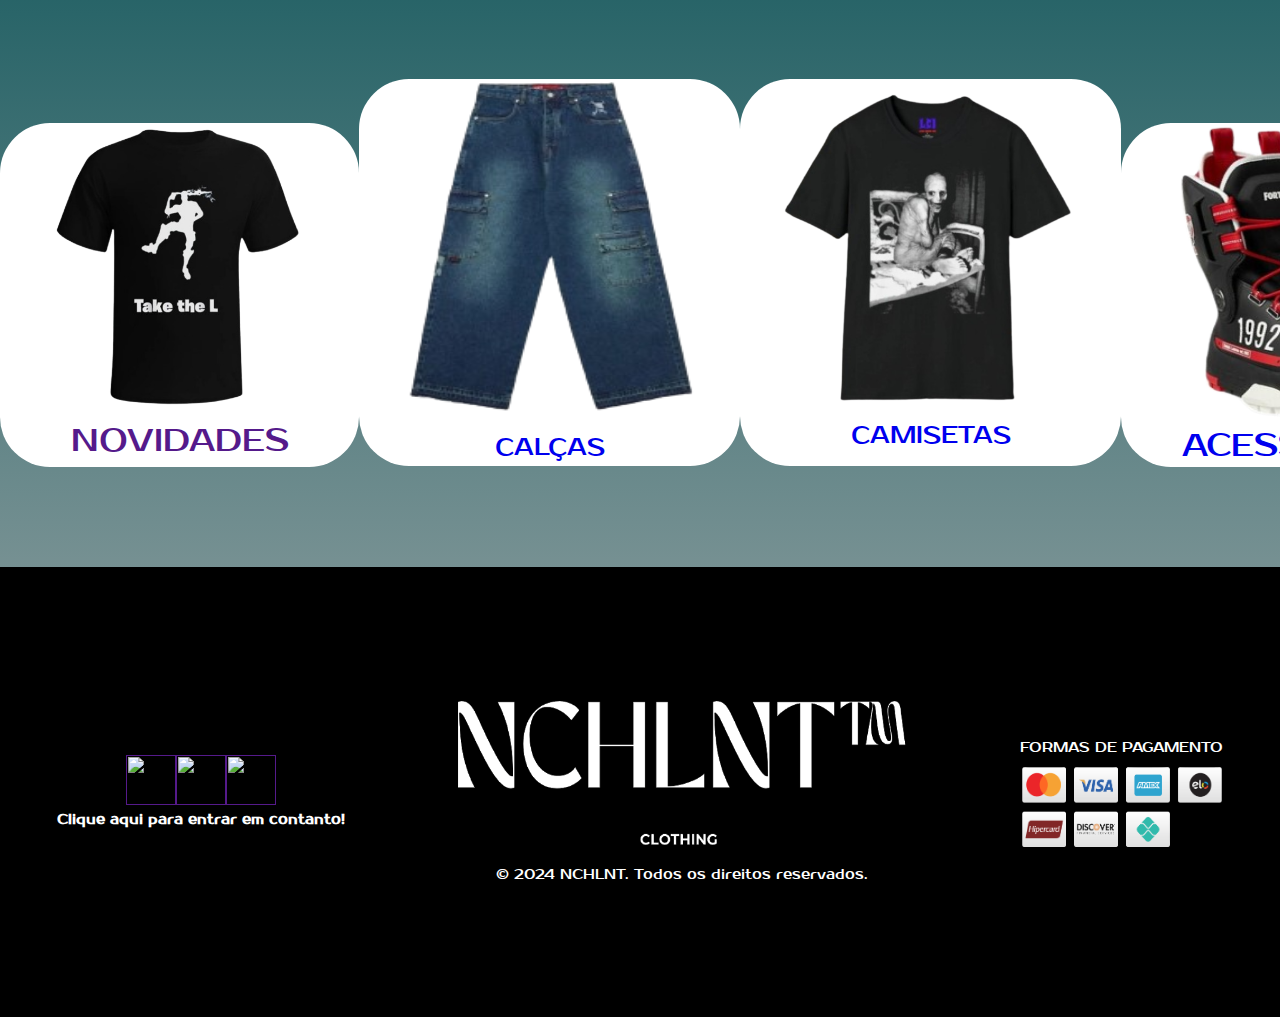
==== commit 55949c84: "sdogidh" ====
--- a/index.html
+++ b/index.html
@@ -58,7 +58,7 @@
         </div>
 
         <div class="containerOpcao">
-            <a href=""><div class="escolha"><img src="img/camisa2.png" alt="">OFERTAS</div></a>
+            <a href=""><div class="escolha"><img src="img/camisa2.png" alt="">NOVIDADES</div></a>
             <a href="calca.html"><div class="escolha2"><img src="img/calca.png" alt="">CALÇAS</div></a>
             <a href="camisetas.html"><div class="escolha2"><img src="img/camisa3.png" alt="">CAMISETAS</div></a>
             <a href="acessorios.html"><div class="escolha"><img src="img/tenis2.png" alt="">ACESSÓRIOS</div></a>
